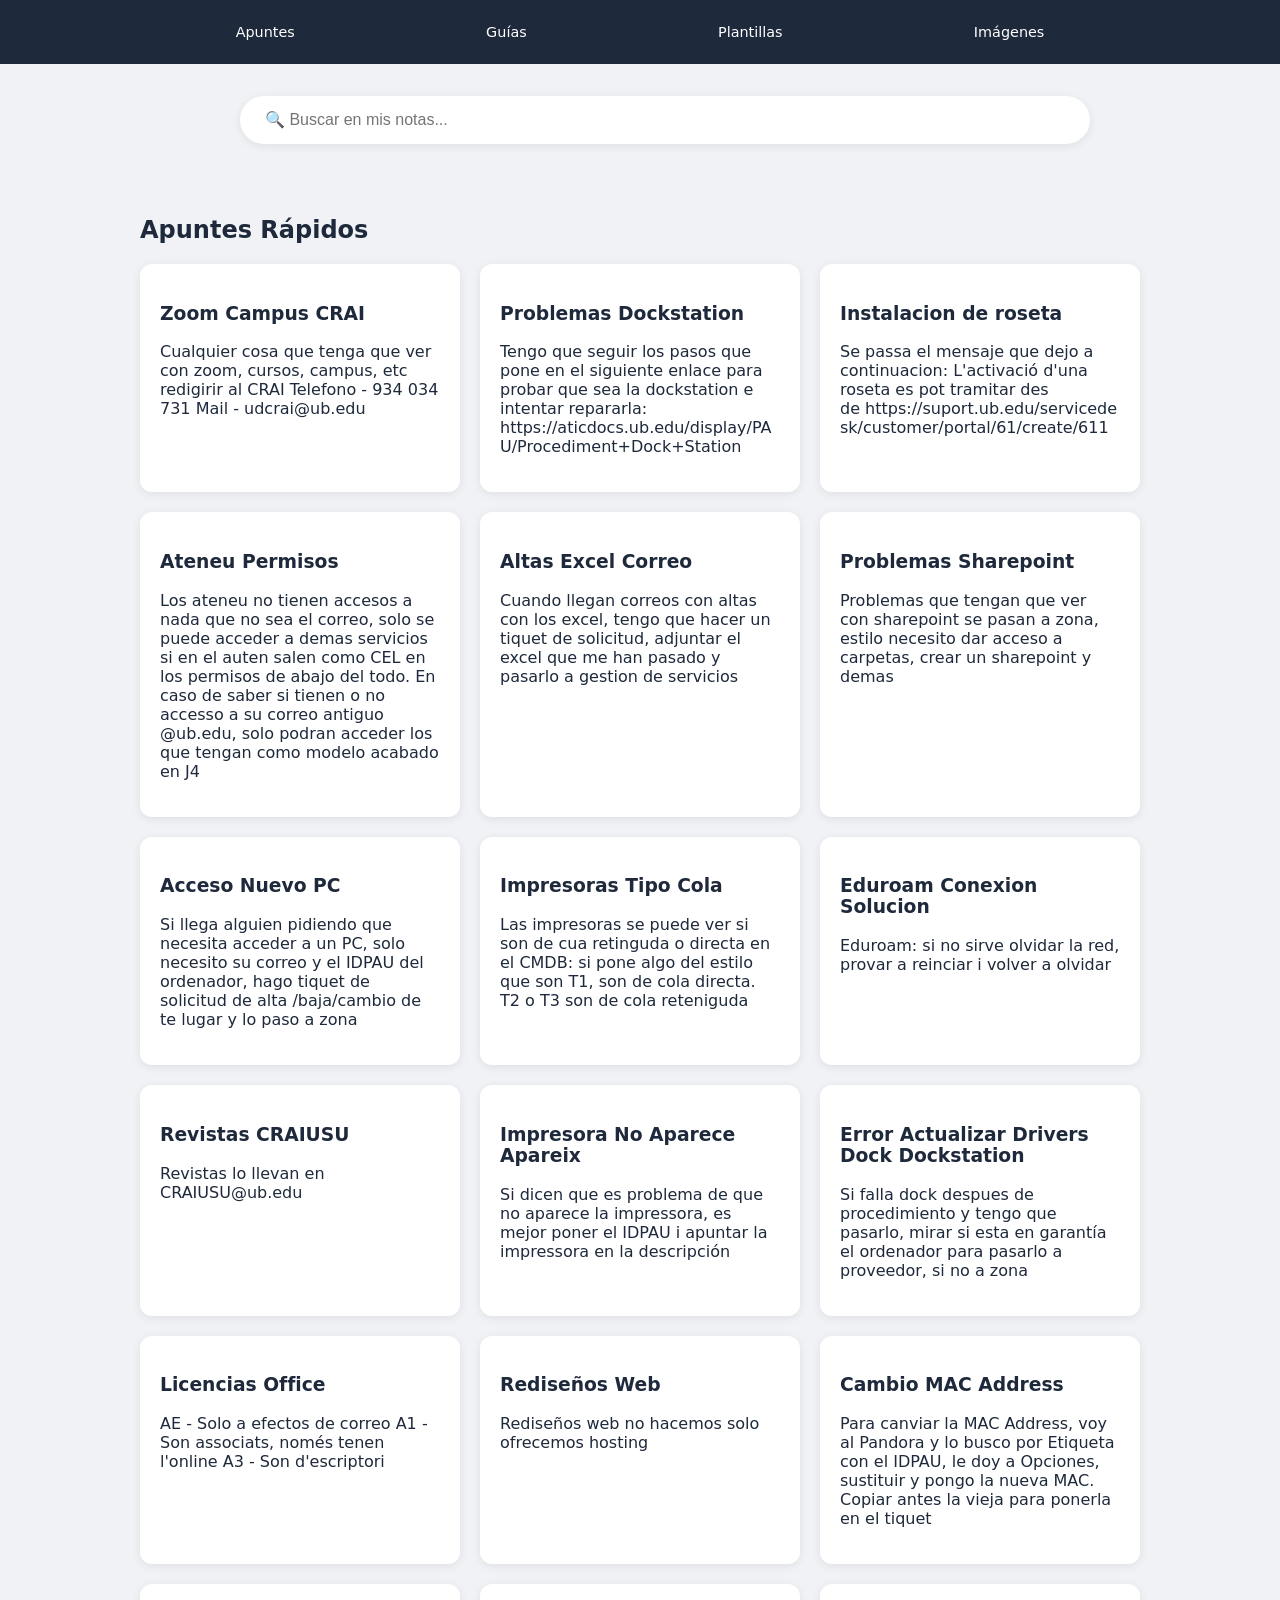
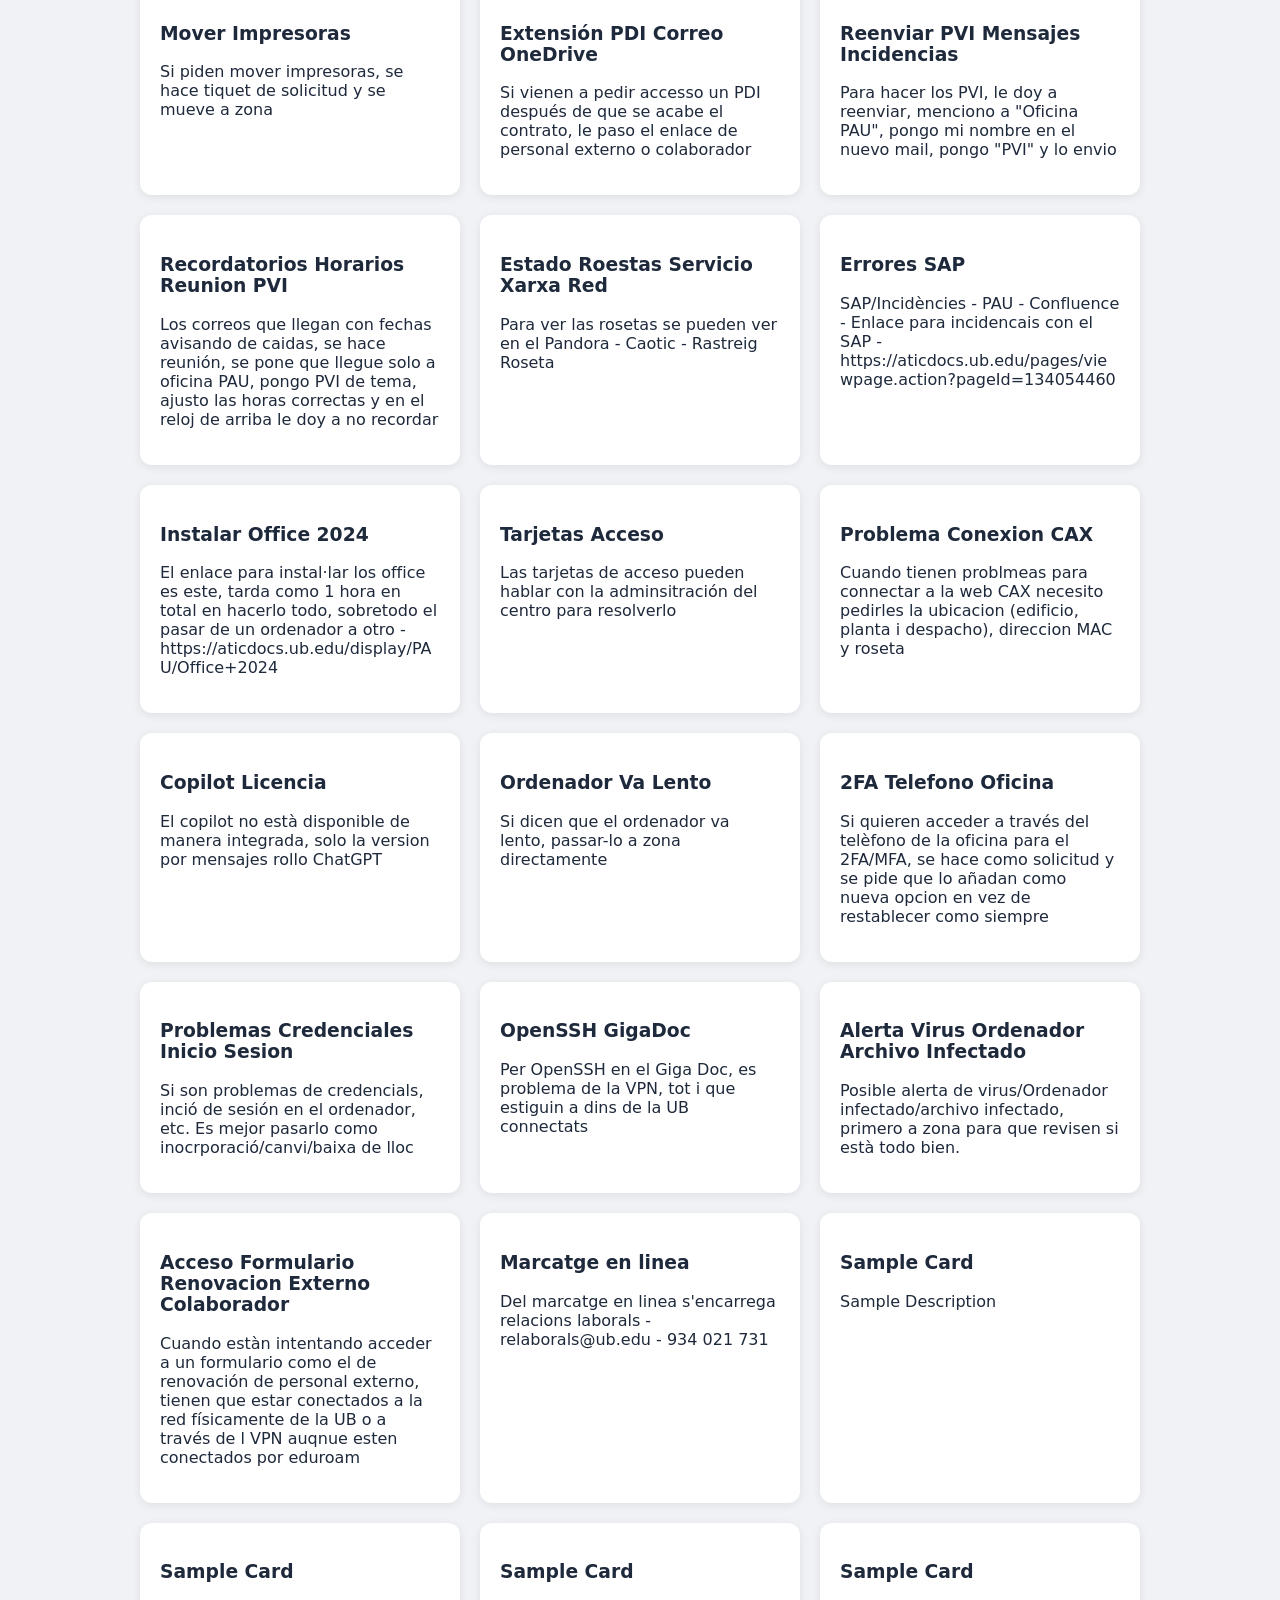
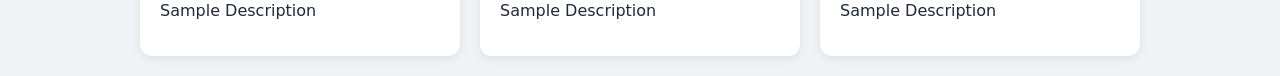
==== index.html @ c32498ec "Update SharePoint issue description for clarity" ====
<!DOCTYPE html>
<html lang="es">
<head>
    <meta charset="UTF-8">
    <meta name="viewport" content="width=device-width, initial-scale=1.0">
    <title>Apuntes UB</title>
    <link rel="stylesheet" href="styles/styles.css">
</head>
<body>

    <nav>
        <div class="nav-container">
            <a href="#" onclick="showSection('apuntes')">Apuntes</a>
            <a href="#" onclick="showSection('guias')">Guías</a>
            <a href="#" onclick="showSection('plantillas')">Plantillas</a>
            <a href="#" onclick="showSection('imagenes')">Imágenes</a>
        </div>
    </nav>

    <div class="search-container">
        <input type="text" id="buscador" placeholder="🔍 Buscar en mis notas..." onkeyup="filtrarNotas()" onclick="limpiarBuscador()">
    </div>

    <main>
        <section id="apuntes" class="active">
            <h2>Apuntes Rápidos</h2>
            <div class="grid-cards" id="lista-apuntes">
                <article class="card">
                    <h3>Zoom Campus CRAI</h3>
                    <p>Cualquier cosa que tenga que ver con zoom, cursos, campus, etc redigirir al CRAI

                        Telefono - 934 034 731
                        Mail - udcrai@ub.edu
                    </p>
                </article>
                <article class="card">
                    <h3>Problemas Dockstation</h3>
                    <p>Tengo que seguir los pasos que pone en el siguiente enlace para probar que sea la dockstation e intentar repararla: 
                        https://aticdocs.ub.edu/display/PAU/Procediment+Dock+Station
                    </p>
                </article>
                <article class="card">
                    <h3>Instalacion de roseta</h3>
                    <p>Se passa el mensaje que dejo a continuacion: 
                    L'activació d'una roseta es pot tramitar des de https://suport.ub.edu/servicedesk/customer/portal/61/create/611
                    </p>
                </article>
                <article class="card">
                    <h3>Ateneu Permisos</h3>
                    <p>Los ateneu no tienen accesos a nada que no sea el correo, solo se puede acceder a demas servicios si en el auten salen como CEL en los permisos de abajo del todo. 
                        En caso de saber si tienen o no accesso a su correo antiguo @ub.edu, solo podran acceder los que tengan como modelo acabado en J4
                    </p>
                </article>
                <article class="card">
                    <h3>Altas Excel Correo</h3>
                    <p>Cuando llegan correos con altas con los excel, tengo que hacer un tiquet de solicitud, adjuntar el excel que me han pasado y pasarlo a gestion de servicios
                    </p>
                </article>
                <article class="card">
                    <h3>Problemas Sharepoint</h3>
                    <p>Problemas que tengan que ver con sharepoint se pasan a zona, estilo necesito dar acceso a carpetas, crear un sharepoint y demas
                    </p>
                </article>
                <article class="card">
                    <h3>Acceso Nuevo PC</h3>
                    <p>Si llega alguien pidiendo que necesita acceder a un PC, solo necesito su correo y el IDPAU del ordenador, hago tiquet de solicitud de alta /baja/cambio de te lugar y lo paso a zona
                    </p>
                </article>
                <article class="card">
                    <h3>Impresoras Tipo Cola</h3>
                    <p>Las impresoras se puede ver si son de cua retinguda o directa en el CMDB: si pone algo del estilo que son T1, son de cola directa. T2 o T3 son de cola reteniguda</p>
                </article>
                <article class="card">
                    <h3>Eduroam Conexion Solucion</h3>
                    <p>Eduroam: si no sirve olvidar la red, provar a reinciar i volver a olvidar</p>
                </article>
                <article class="card">
                    <h3>Revistas CRAIUSU</h3>
                    <p>Revistas lo llevan en CRAIUSU@ub.edu</p>
                </article>
                <article class="card">
                    <h3>Impresora No Aparece Apareix</h3>
                    <p>Si dicen que es problema de que no aparece la impressora, es mejor poner el IDPAU i apuntar la impressora en la descripción</p>
                </article>
                <article class="card">
                    <h3>Error Actualizar Drivers Dock Dockstation</h3>
                    <p>Si falla dock despues de procedimiento y tengo que pasarlo, mirar si esta en garantía el ordenador para pasarlo a proveedor, si no a zona
                    </p>
                </article>
                <article class="card">
                    <h3>Licencias Office</h3>
                    <p>
                        AE - Solo a efectos de correo
                        A1 - Son associats, només tenen l'online
                        A3 - Son d'escriptori
                    </p>
                </article>
                <article class="card">
                    <h3>Rediseños Web</h3>
                    <p>Rediseños web no hacemos solo ofrecemos hosting
                    </p>
                </article>
                <article class="card">
                    <h3>Cambio MAC Address</h3>
                    <p>Para canviar la MAC Address, voy al Pandora y lo busco por Etiqueta con el IDPAU, le doy a Opciones, sustituir y pongo la nueva MAC. Copiar antes la vieja para ponerla en el tiquet
                    </p>
                </article>
                <article class="card">
                    <h3>Mover Impresoras</h3>
                    <p>Si piden mover impresoras, se hace tiquet de solicitud y se mueve a zona
                    </p>
                </article>
                <article class="card">
                    <h3>Extensión PDI Correo OneDrive</h3>
                    <p>Si vienen a pedir accesso un PDI después de que se acabe el contrato, le paso el enlace de personal externo o colaborador
                    </p>
                </article>
                <article class="card">
                    <h3>Reenviar PVI Mensajes Incidencias</h3>
                    <p>Para hacer los PVI, le doy a reenviar, menciono a "Oficina PAU", pongo mi nombre en el nuevo mail, pongo "PVI" y lo envio
                    </p>
                </article>
                <article class="card">
                    <h3>Recordatorios Horarios Reunion PVI</h3>
                    <p>Los correos que llegan con fechas avisando de caidas, se hace reunión, se pone que llegue solo a oficina PAU, pongo PVI de tema, 
                        ajusto las horas correctas y en el reloj de arriba le doy a no recordar
                    </p>
                </article>
                <article class="card">
                    <h3>Estado Roestas Servicio Xarxa Red</h3>
                    <p>Para ver las rosetas se pueden ver en el Pandora - Caotic - Rastreig Roseta</p>
                </article>
                <article class="card">
                    <h3>Errores SAP</h3>
                    <p>SAP/Incidències - PAU - Confluence - Enlace para incidencais con el SAP - https://aticdocs.ub.edu/pages/viewpage.action?pageId=134054460</p>
                </article>
                <article class="card">
                    <h3>Instalar Office 2024</h3>
                    <p>El enlace para instal·lar los office es este, tarda como 1 hora en total en hacerlo todo, sobretodo el pasar de un ordenador a otro - https://aticdocs.ub.edu/display/PAU/Office+2024</p>
                </article>
                <article class="card">
                    <h3>Tarjetas Acceso</h3>
                    <p>Las tarjetas de acceso pueden hablar con la adminsitración del centro para resolverlo</p>
                </article>
                <article class="card">
                    <h3>Problema Conexion CAX</h3>
                    <p>Cuando tienen problmeas para connectar a la web CAX necesito pedirles la ubicacion (edificio, planta i despacho), direccion MAC y roseta</p>
                </article>
                <article class="card">
                    <h3>Copilot Licencia</h3>
                    <p>El copilot no està disponible de manera integrada, solo la version por mensajes rollo ChatGPT</p>
                </article>
                <article class="card">
                    <h3>Ordenador Va Lento</h3>
                    <p>Si dicen que el ordenador va lento, passar-lo a zona directamente</p>
                </article>
                <article class="card">
                    <h3>2FA Telefono Oficina</h3>
                    <p>Si quieren acceder a través del telèfono de la oficina para el 2FA/MFA, se hace como solicitud y se pide que lo añadan como nueva opcion en vez de restablecer como siempre</p>
                </article>
                <article class="card">
                    <h3>Problemas Credenciales Inicio Sesion</h3>
                    <p>Si son problemas de credencials, inció de sesión en el ordenador, etc. Es mejor pasarlo como inocrporació/canvi/baixa de lloc</p>
                </article>
                <article class="card">
                    <h3>OpenSSH GigaDoc</h3>
                    <p>Per OpenSSH en el Giga Doc, es problema de la VPN, tot i que estiguin a dins de la UB connectats</p>
                </article>
                <article class="card">
                    <h3>Alerta Virus Ordenador Archivo Infectado</h3>
                    <p>Posible alerta de virus/Ordenador infectado/archivo infectado, primero a zona para que revisen si està todo bien.</p>
                </article>
                <article class="card">
                    <h3>Acceso Formulario Renovacion Externo Colaborador</h3>
                    <p>Cuando estàn intentando acceder a un formulario como el de renovación de personal externo, tienen que estar conectados a la red físicamente de la UB o a través de l VPN auqnue esten conectados por eduroam</p>
                </article>
                <article class="card">
                    <h3>Marcatge en linea</h3>
                    <p>Del marcatge en linea s'encarrega relacions laborals - relaborals@ub.edu - 934 021 731</p>
                </article>
                <article class="card">
                    <h3>Sample Card</h3>
                    <p>Sample Description</p>
                </article>
                <article class="card">
                    <h3>Sample Card</h3>
                    <p>Sample Description</p>
                </article>
                <article class="card">
                    <h3>Sample Card</h3>
                    <p>Sample Description</p>
                </article>
                <article class="card">
                    <h3>Sample Card</h3>
                    <p>Sample Description</p>
                </article>
            </div>
        </section>

        <section id="guias">
            <h2>Guías y Procedimientos</h2>
            <div class="guia-grid">
                <div class="guia-item">
                    <h3>Restablecer authenticator/MFA/2FA</h3>
                    <p><strong>Categoria:</strong>INFORMAR D'UNA AVERIA O ERROR</p>
                    <p><strong>Pasos:</strong> Se crea el ticket con el nombre/mail de quien sea - Motivo del mail en descripción breve, el cuerpo en comentarios - Mail, urgencia normal, impacte menor - Lo pongo en curso y me lo asigno -  Incluyo la foto del dni y se lo cambio de grupo al de servicios - Una vez me respondan contesto con la plantilla al mail personal (que se encuentra en el Auten si no te escriben desde ese), pongo el mismo mensaje en el ticket y cierro el ticket</p>
                    <a href="https://suport.ub.edu/browse/GTIC-327802" target="_blank" class="btn-link">[GTIC-327802] Error app authenticator - GTICUB</a>
                </div>
            </div>
            <div class="guia-grid">
                <div class="guia-item">
                    <h3>Gestión de Incidencias</h3>
                    <p><strong>Categoria:</strong>CATEGORIA AQUI</p>
                    <p><strong>Pasos:</strong> 1. Triaje, 2. Diagnóstico, 3. Resolución.</p>
                    <a href="URL_DEL_TICKET" target="_blank" class="btn-link">Ticket de ejemplo</a>
                </div>
            </div>
            <div class="guia-grid">
                <div class="guia-item">
                    <h3>Gestión de Incidencias</h3>
                    <p><strong>Categoria:</strong>CATEGORIA AQUI</p>
                    <p><strong>Pasos:</strong> 1. Triaje, 2. Diagnóstico, 3. Resolución.</p>
                    <a href="URL_DEL_TICKET" target="_blank" class="btn-link">Ticket de ejemplo</a>
                </div>
            </div>
        </section>

        <section id="plantillas">
            <h2>Plantillas de Respuesta</h2>
            
            <div class="plantilla-card" data-lang="cat">
                <div class="selector-idiomas">
                    <button class="btn-lang active" onclick="cambiarIdioma(this, 'cat')">CAT</button>
                    <button class="btn-lang" onclick="cambiarIdioma(this, 'esp')">ESP</button>
                    <button class="btn-lang" onclick="cambiarIdioma(this, 'eng')">ENG</button>
                </div>
                
                <h3>Doble Factor Authenticator</h3>
                
                <div class="plantilla-box">
                    <button class="btn-copy" onclick="copyText(this)">Copiar</button>
                    <pre class="text-to-copy lang-content cat-text">Bon día,
 
S'ha reiniciat el doble factor correctament i podrà tornar a configurar-lo en uns minuts.
Trobarà les instruccions en el següent enllaç: https://www.ub.edu/portal/web/iub/nuvol-2fa</pre>
                    
                    <pre class="text-to-copy lang-content esp-text">Buenos días,
 
Se ha reiniciado el doble factor correctamente y podrá volver a configurarlo en unos minutos.
Encontrará las instrucciones en el siguiente enlace: https://www.ub.edu/portal/web/iub/nuvol-2fa</pre>
                    
                    <pre class="text-to-copy lang-content eng-text">Good morning,

The two-factor has been successfully reset and you will be able to configure it again in a few minutes.
You will find the instructions at the following link: https://www.ub.edu/portal/web/iub/nuvol-2fa</pre>
                </div>
            </div>

            <div class="plantilla-card" data-lang="cat">
                <div class="selector-idiomas">
                    <button class="btn-lang active" onclick="cambiarIdioma(this, 'cat')">CAT</button>
                    <button class="btn-lang" onclick="cambiarIdioma(this, 'esp')">ESP</button>
                    <button class="btn-lang" onclick="cambiarIdioma(this, 'eng')">ENG</button>
                </div>

                <h3>Cambio de Alias</h3>
                
                <div class="plantilla-box">
                    <button class="btn-copy" onclick="copyText(this)">Copiar</button>
                    
                    <pre class="text-to-copy lang-content cat-text">Bon dia,

En aquest cas, cal que vagi a intranet.ub.edu i accedeixi a la pestanya Àrea Personal, a la secció Correu UB: Adreça Alternativa.

[Imatge]

Un cop a dins, ha de prémer el botó blau que diu Dades de contacte del correu UB i dins podrà canviar el àlies, que es el nom que apareix en els correus.</pre>

                    <pre class="text-to-copy lang-content esp-text">Buenos días,

En este caso, hace falta que vaya a intranet.ub.edu y acceda a la pestaña Área Personal, a la sección Correo UB: Dirección Alternativa.

[Imagen]

Una vez adentro, tiene que pulsar el botón azul que dice Datos de contacto del correo UB y dentro podrá cambiar el alias, que se el nombre que aparece en los correos.</pre>

            <pre class="text-to-copy lang-content eng-text">Good morning,

In this case, you must go to intranet.ub.edu and access the Personal Area tab, in the UB Mail section: Alternative address.

[Image]

Once inside, you must press the blue button that says Contact Data of the UB mail and inside you can change the alias, which is the name that appears in the emails.</pre>
                </div>
            </div>

            <div class="plantilla-card" data-lang="cat">
                <div class="selector-idiomas">
                    <button class="btn-lang active" onclick="cambiarIdioma(this, 'cat')">CAT</button>
                    <button class="btn-lang" onclick="cambiarIdioma(this, 'esp')">ESP</button>
                    <button class="btn-lang" onclick="cambiarIdioma(this, 'eng')">ENG</button>
                </div>
                
                <h3>Alumnos Redirecion SAE</h3>
                
                <div class="plantilla-box">
                    <button class="btn-copy" onclick="copyText(this)">Copiar</button>
                    <pre class="text-to-copy lang-content cat-text">Bon día,
 
En aquest cas, haurà de consultar-ho amb el Servei d’Atenció a l’Estudiant (SAE): 93 355 60 00 sae@ub.edu</pre>
                    
                    <pre class="text-to-copy lang-content esp-text">Buenos días,
 
En este caso, tendrá que consultarlo con el Servicio de Atención al Estudiante (SAE): 93 355 60 00 sae@ub.edu</pre>
                    
                    <pre class="text-to-copy lang-content eng-text">Good morning,

In this case, you should consult with the Student Support Service (SAE): 93 355 60 00 sae@ub.edu</pre>
                </div>
            </div>
            <div class="plantilla-card" data-lang="cat">
                <div class="selector-idiomas">
                    <button class="btn-lang active" onclick="cambiarIdioma(this, 'cat')">CAT</button>
                    <button class="btn-lang" onclick="cambiarIdioma(this, 'esp')">ESP</button>
                    <button class="btn-lang" onclick="cambiarIdioma(this, 'eng')">ENG</button>
                </div>
                
                <h3>Petición Instalar Impresoras</h3>
                
                <div class="plantilla-box">
                    <button class="btn-copy" onclick="copyText(this)">Copiar</button>
                    <pre class="text-to-copy lang-content cat-text">Bon dia,

Necessitaria l'IDPAU/identificador de la impressora, l'IDPAU del teu ordinador i un telèfon de contacte.</pre>
                    
                    <pre class="text-to-copy lang-content esp-text">Buenos días,

Necesitaría el IDPAU de la impresora, el IDPAU de tu ordenador y un teléfono de contacto.</pre>
                    
                    <pre class="text-to-copy lang-content eng-text">Good morning,

I would need the printer IDPAU/identificador, your computer IDPAU and a contact phone number.</pre>
                </div>
            </div>
            <div class="plantilla-card" data-lang="cat">
                <div class="selector-idiomas">
                    <button class="btn-lang active" onclick="cambiarIdioma(this, 'cat')">CAT</button>
                    <button class="btn-lang" onclick="cambiarIdioma(this, 'esp')">ESP</button>
                    <button class="btn-lang" onclick="cambiarIdioma(this, 'eng')">ENG</button>
                </div>
                
                <h3>Restablecer Contrasena Fecha Nacimiento</h3>
                
                <div class="plantilla-box">
                    <button class="btn-copy" onclick="copyText(this)">Copiar</button>
                    <pre class="text-to-copy lang-content cat-text">Bon dia,

Si em facilites la teva data de naixement et puc enviar un correu a XXXXXXX@XXXXX.XXX per a restablir la contrasenya.</pre>
                    
                    <pre class="text-to-copy lang-content esp-text">Buenos días,

Si me facilitas tu fecha de nacimiento te puedo enviar un correo a XXXXXXX@XXXXX.XXX para restablecer la contraseña.</pre>
                    
                    <pre class="text-to-copy lang-content eng-text">Good morning,

If you provide me with your date of birth I can send you an email to XXXXXXX@XXXXX.XXX to reset the password.</pre>
                </div>
            </div>
            <div class="plantilla-card" data-lang="cat">
                <div class="selector-idiomas">
                    <button class="btn-lang active" onclick="cambiarIdioma(this, 'cat')">CAT</button>
                    <button class="btn-lang" onclick="cambiarIdioma(this, 'esp')">ESP</button>
                    <button class="btn-lang" onclick="cambiarIdioma(this, 'eng')">ENG</button>
                </div>
                
                <h3>Restablecer Contrasena Enviado Identificador</h3>
                
                <div class="plantilla-box">
                    <button class="btn-copy" onclick="copyText(this)">Copiar</button>
                    <pre class="text-to-copy lang-content cat-text">Bon dia,

Ja he enviat el correu, el teu identificador es XXXXXXXX. Recorda que un cop fet el canvi has d'esperar uns 20 minuts per a poder accedir.</pre>
                    
                    <pre class="text-to-copy lang-content esp-text">Buenos días,

Ya he enviado el correo, tu identificador es XXXXXXXX. Recuerda que una vez hecha el cambio tienes que esperar unos 20 minutos para poder acceder.</pre>
                    
                    <pre class="text-to-copy lang-content eng-text">Good morning,

I have already sent the email, your identifier is XXXXXXXX. Remember that once the change has been made you have to wait about 20 minutes to access.</pre>
                </div>
            </div>
            <div class="plantilla-card" data-lang="cat">
                <div class="selector-idiomas">
                    <button class="btn-lang active" onclick="cambiarIdioma(this, 'cat')">CAT</button>
                    <button class="btn-lang" onclick="cambiarIdioma(this, 'esp')">ESP</button>
                    <button class="btn-lang" onclick="cambiarIdioma(this, 'eng')">ENG</button>
                </div>
                
                <h3>Crear correo Intranet</h3>
                
                <div class="plantilla-box">
                    <button class="btn-copy" onclick="copyText(this)">Copiar</button>
                    <pre class="text-to-copy lang-content cat-text">Bon dia,

Pots accedir a intranet.ub.edu, i si baixes una mica trobaràs un avís per crear-te el correu. S'accedeix amb la mateixa contrasenya que a la intranet i triga un parell d'hores en esta operatiu.</pre>
                    
                    <pre class="text-to-copy lang-content esp-text">Buenos días,

Puedes acceder a intranet.ub.edu, y si bajas un poco encontrarás un aviso para crearte el correo. Se accede con la misma contraseña que a la intranet y tarda un par de horas en estar operativo.</pre>
                    
                    <pre class="text-to-copy lang-content eng-text">Good morning,

You can access intranet.ub.edu, and if you dropdown the page a little you will find a warning to create your email. It is accessed with the same password as the intranet and takes a couple of hours to be available.</pre>
                </div>
            </div>
        </section>

        <section id="imagenes">
            <h2>Galería de Recursos</h2>
            <div class="gallery">
                <div class="img-card">
                    <img src="assets/imgs/instruccionsCrearCorreu.png" alt="Crear Correu">
                    <p>Crear Correu</p>
                </div>
                <div class="img-card">
                    <img src="assets/imgs/afegirBustia.png" alt="Afegir Bustia">
                    <p>Afegir Bustia</p>
                </div>
                <div class="img-card">
                    <img src="assets/imgs/alies.png" alt="Alies">
                    <p>Alies</p>
                </div>
                <div class="img-card">
                    <img src="assets/imgs/paloalto.png" alt="Alies">
                    <p>PaloAlto</p>
                </div>
            </div>
        </section>
    </main>

    <script src="scripts/main.js"></script>
</body>
</html>
---- styles/styles.css ----
:root {
    --bg: #f0f2f5;
    --primary: #2563eb;
    --dark: #1e293b;
    --white: #ffffff;
    --shadow: 0 2px 10px rgba(0,0,0,0.08);
}

body {
    font-family: 'Inter', system-ui, sans-serif;
    background-color: var(--bg);
    margin: 0;
    color: var(--dark);
}

nav {
    background: var(--dark);
    padding: 1rem;
    position: sticky;
    top: 0;
    z-index: 1000;
}

.nav-container {
    max-width: 1000px;
    margin: 0 auto;
    display: flex;
    justify-content: space-around;
}

nav a {
    color: white;
    text-decoration: none;
    font-weight: 500;
    font-size: 0.9rem;
    padding: 8px 15px;
    border-radius: 6px;
    transition: 0.3s;
}

nav a:hover { background: rgba(255,255,255,0.1); }

.search-container {
    max-width: 800px;
    margin: 2rem auto;
    padding: 0 20px;
}

#buscador {
    width: 100%;
    padding: 15px 25px;
    border-radius: 50px;
    border: none;
    box-shadow: var(--shadow);
    font-size: 1rem;
    outline: none;
}

main { max-width: 1000px; margin: 0 auto; padding: 20px; }

section { display: none; }
section.active { display: block; animation: slideIn 0.3s ease-out; }

.grid-cards { display: grid; grid-template-columns: repeat(auto-fill, minmax(250px, 1fr)); gap: 20px; }

.card, .guia-item, .plantilla-card {
    background: var(--white);
    padding: 20px;
    border-radius: 12px;
    box-shadow: var(--shadow);
    word-break: break-word; /* <--- ESTO: Fuerza a que los textos y enlaces súper largos se rompan si no caben */
}

.plantilla-card, .guia-item {
    margin-bottom: 10px;
}

/* --- ESTILO ADICIONAL PARA ENLACES DENTRO DE LAS CARDS --- */
.card a {
    color: var(--primary);
    text-decoration: underline;
    word-break: break-all; /* Rompe enlaces largos exactamente en el límite del contenedor */
}

.card a:hover {
    color: #1d4ed8; /* Un azul un poco más oscuro al pasar el ratón */
}

.btn-copy {
    position: absolute;
    top: 8px;
    right: 8px;
    background: var(--primary);
    color: white;
    border: none;
    padding: 4px 8px;
    border-radius: 4px;
    cursor: pointer;
    font-size: 0.7rem;
}

.gallery {
    display: grid;
    grid-template-columns: repeat(auto-fill, minmax(150px, 1fr));
    gap: 15px;
}

.img-card img { width: 100%; border-radius: 8px; border: 1px solid #ddd; }

@keyframes slideIn {
    from { opacity: 0; transform: translateY(10px); }
    to { opacity: 1; transform: translateY(0); }
}

/* --- TRATAMIENTO DE IDIOMAS Y PLANTILLAS --- */

/* Ocultar todos los textos de idiomas por defecto */
.lang-content {
    display: none !important;
}

/* Mostrar solo el idioma activo según el data-lang de su tarjeta */
.plantilla-card[data-lang="cat"] .cat-text { display: block !important; }
.plantilla-card[data-lang="esp"] .esp-text { display: block !important; }
.plantilla-card[data-lang="eng"] .eng-text { display: block !important; }

/* Contenedor del selector de idiomas */
.selector-idiomas {
    display: flex !important;
    gap: 8px;
    margin-bottom: 15px;
    border-bottom: 1px solid #e2e8f0;
    padding-bottom: 10px;
}

/* Botones de idiomas */
.btn-lang {
    padding: 6px 12px;
    cursor: pointer;
    border: 1px solid #cbd5e1;
    background: #f8fafc;
    color: #64748b;
    border-radius: 6px;
    font-size: 0.8rem;
    font-weight: 600;
    transition: all 0.2s ease;
}

.btn-lang:hover {
    background: #e2e8f0;
    color: #0f172a;
}

/* Estado activo del botón de idioma */
.btn-lang.active {
    background: var(--primary) !important;
    color: white !important;
    border-color: var(--primary) !important;
}

/* Caja contenedora del texto a copiar */
.plantilla-box {
    position: relative;
    padding: 20px;
    background: #f8fafc;
    border: 1px solid #e2e8f0;
    border-radius: 8px;
    margin-top: 10px;
    min-height: 50px;
}

/* Asegura que las etiquetas <pre> de las plantillas respeten los saltos de línea y no se desborden */
.plantilla-box pre {
    font-family: 'Inter', system-ui, sans-serif; /* Mantiene la misma tipografía que el resto de la web */
    white-space: pre-wrap;       /* Respeta los saltos de línea manuales y rompe la línea automáticamente si no cabe */
    word-wrap: break-word;       /* Evita que palabras súper largas rompan el diseño */
    margin: 0;                   /* Quita márgenes por defecto */
    font-size: 0.95rem;          /* Tamaño de letra cómodo */
    color: var(--dark);          /* Mismo color que el resto del texto */
}
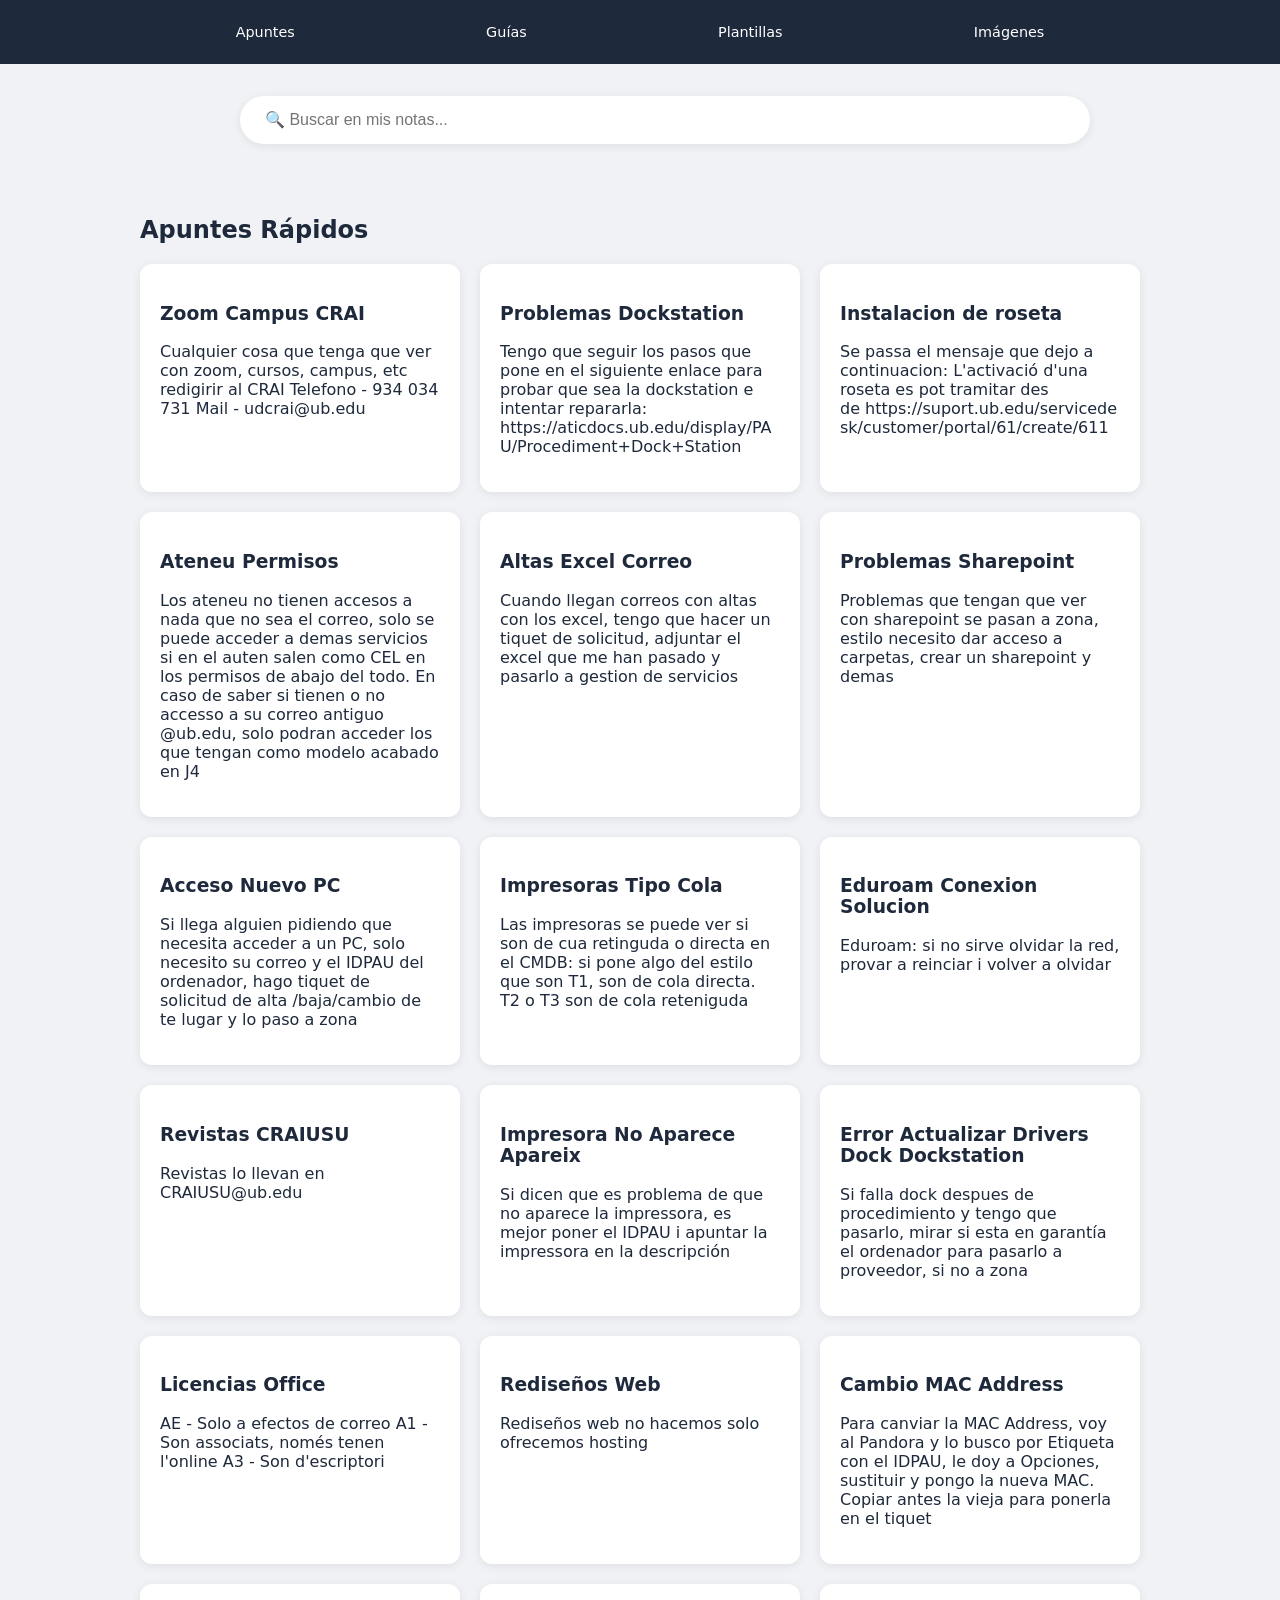
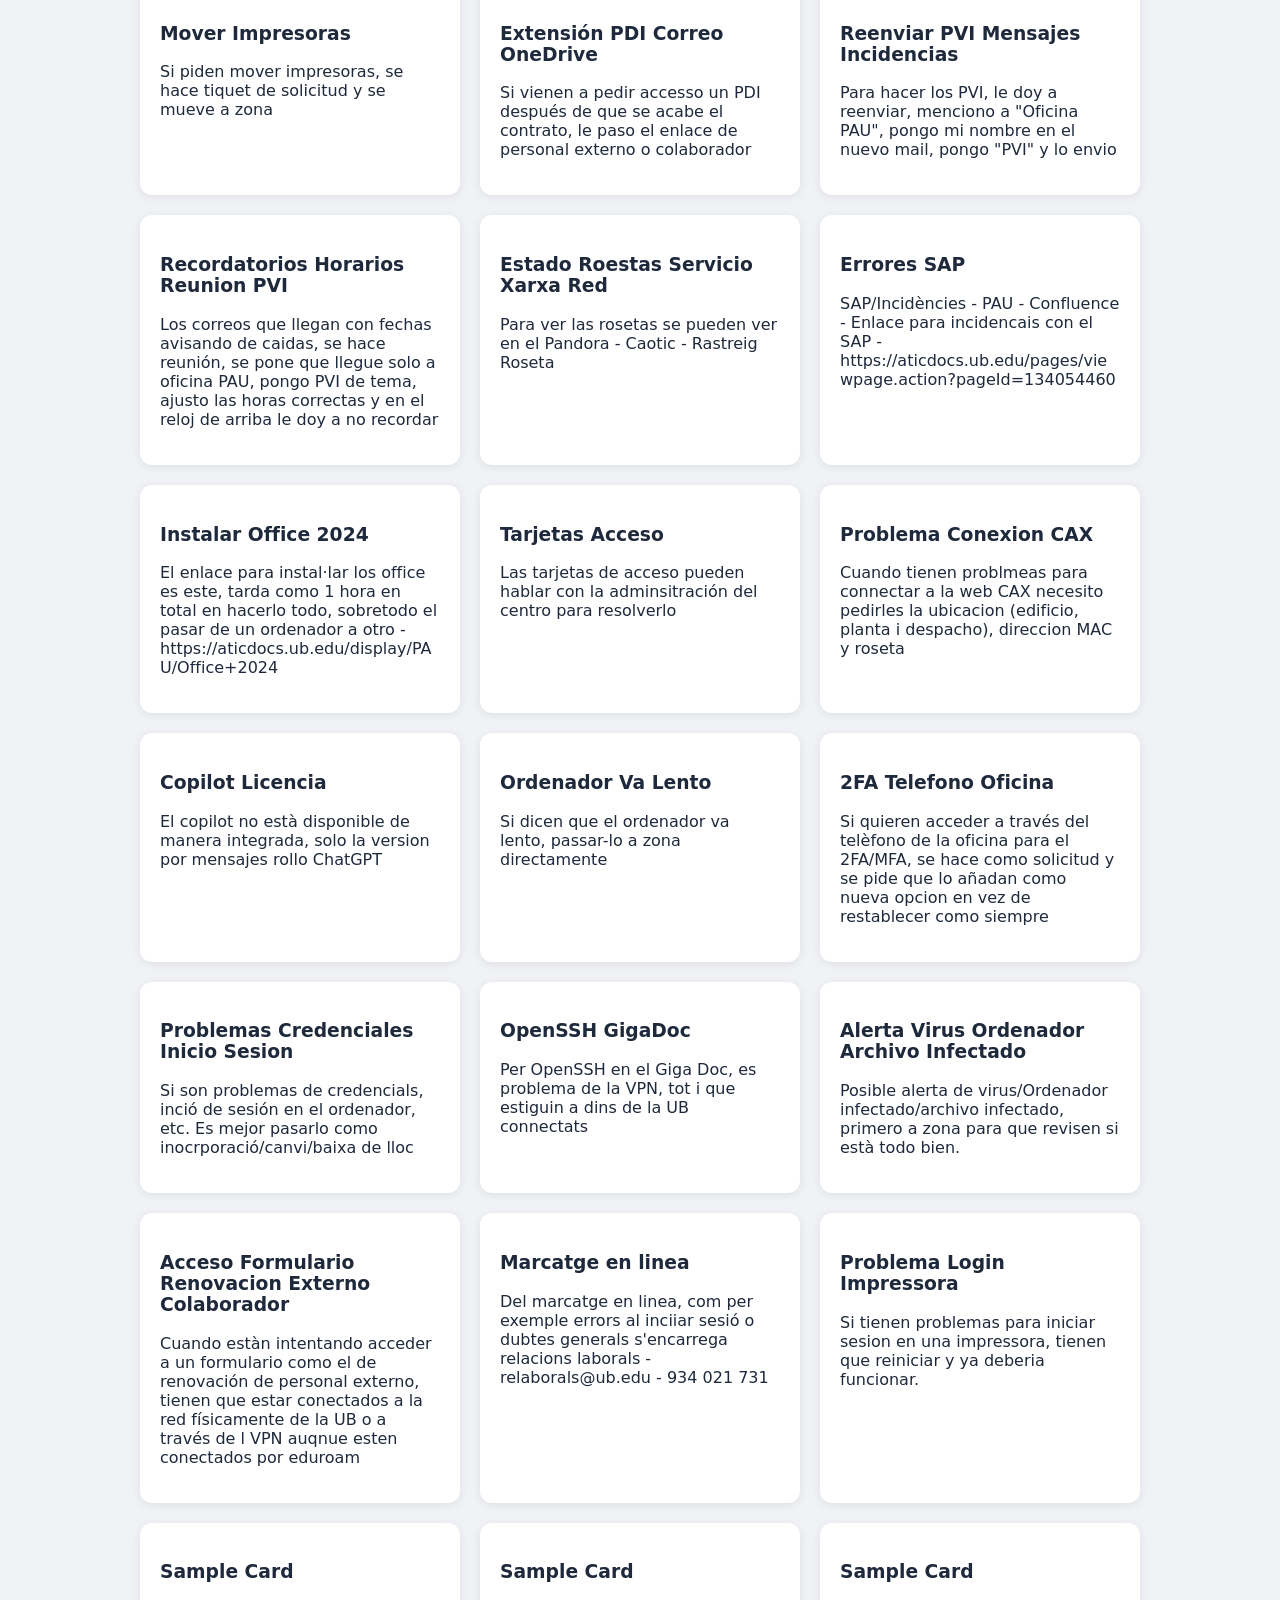
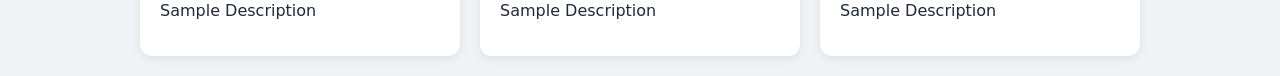
==== commit fdeefd04: "Update contact information and add login issue details" ====
--- a/index.html
+++ b/index.html
@@ -176,11 +176,11 @@
                 </article>
                 <article class="card">
                     <h3>Marcatge en linea</h3>
-                    <p>Del marcatge en linea s'encarrega relacions laborals - relaborals@ub.edu - 934 021 731</p>
-                </article>
-                <article class="card">
-                    <h3>Sample Card</h3>
-                    <p>Sample Description</p>
+                    <p>Del marcatge en linea, com per exemple errors al inciiar sesió o dubtes generals s'encarrega relacions laborals - relaborals@ub.edu - 934 021 731</p>
+                </article>
+                <article class="card">
+                    <h3>Problema Login Impressora</h3>
+                    <p>Si tienen problemas para iniciar sesion en una impressora, tienen que reiniciar y ya deberia funcionar.</p>
                 </article>
                 <article class="card">
                     <h3>Sample Card</h3>
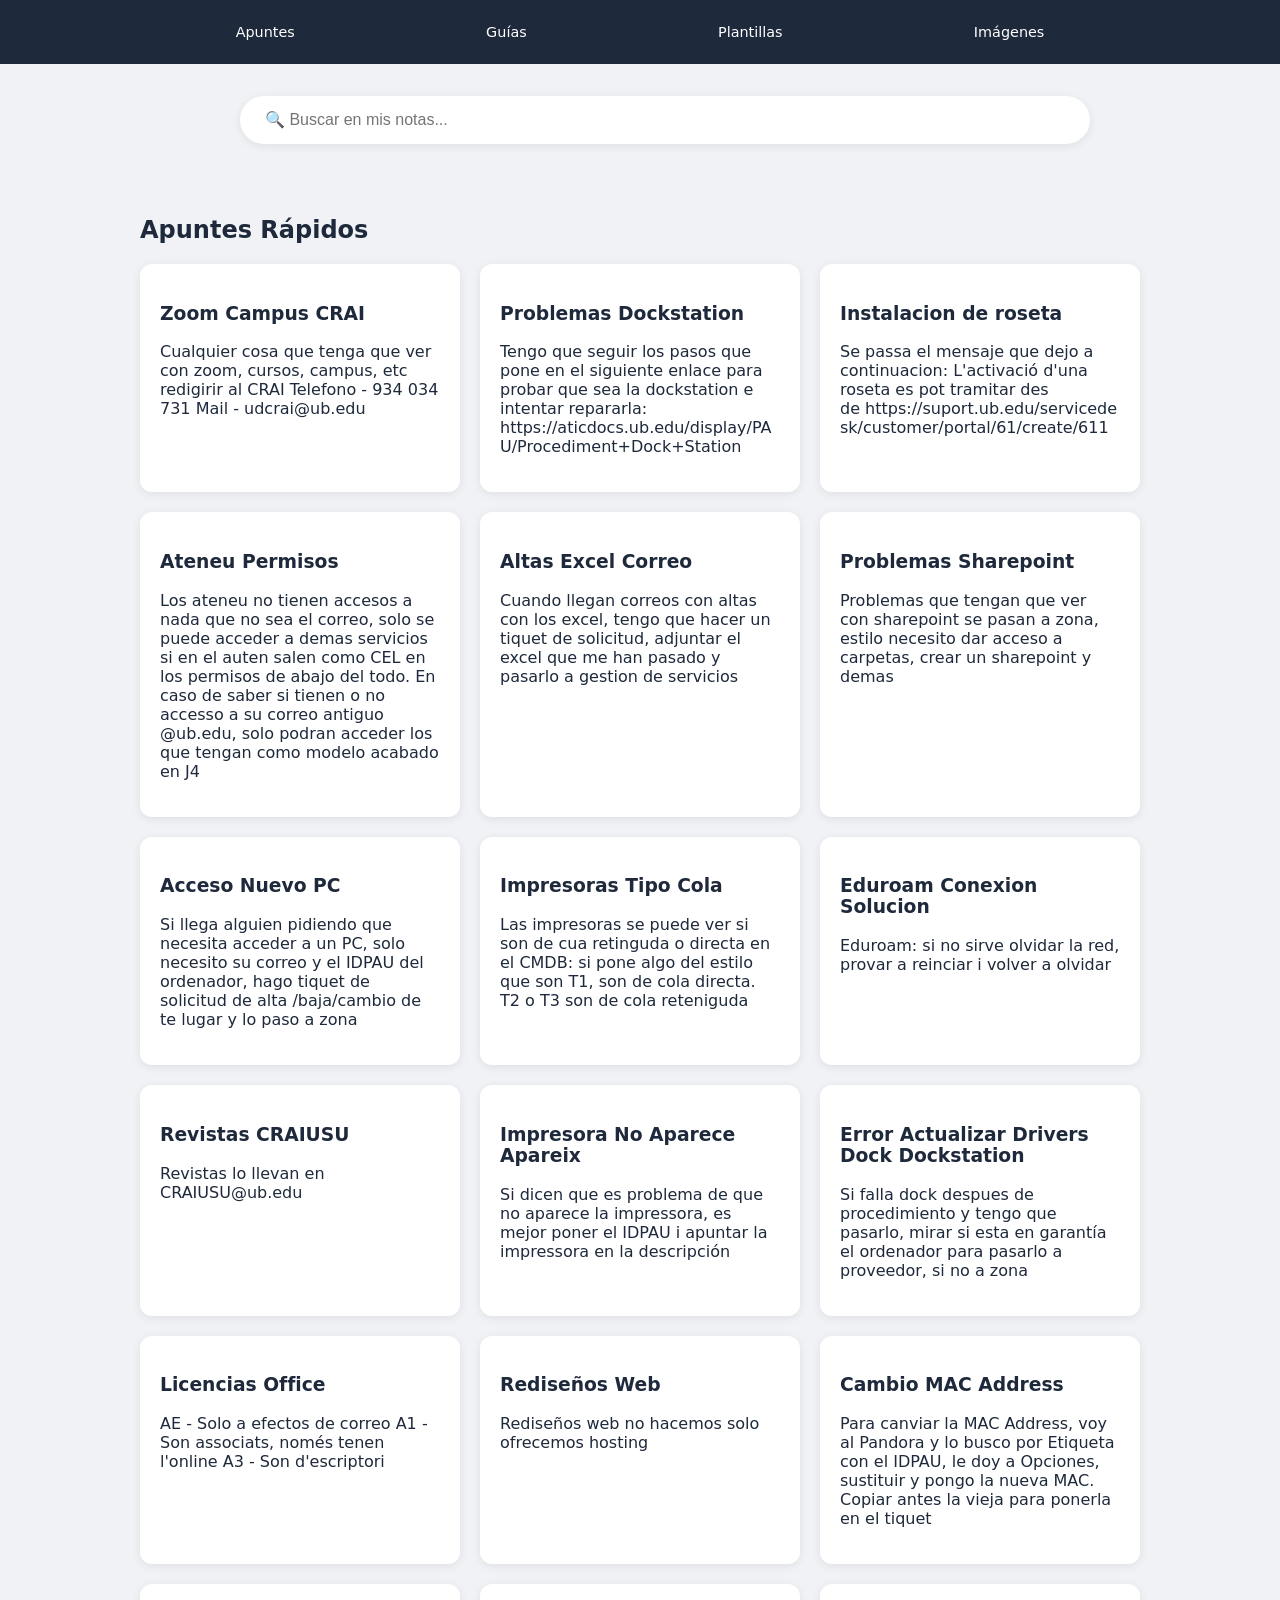
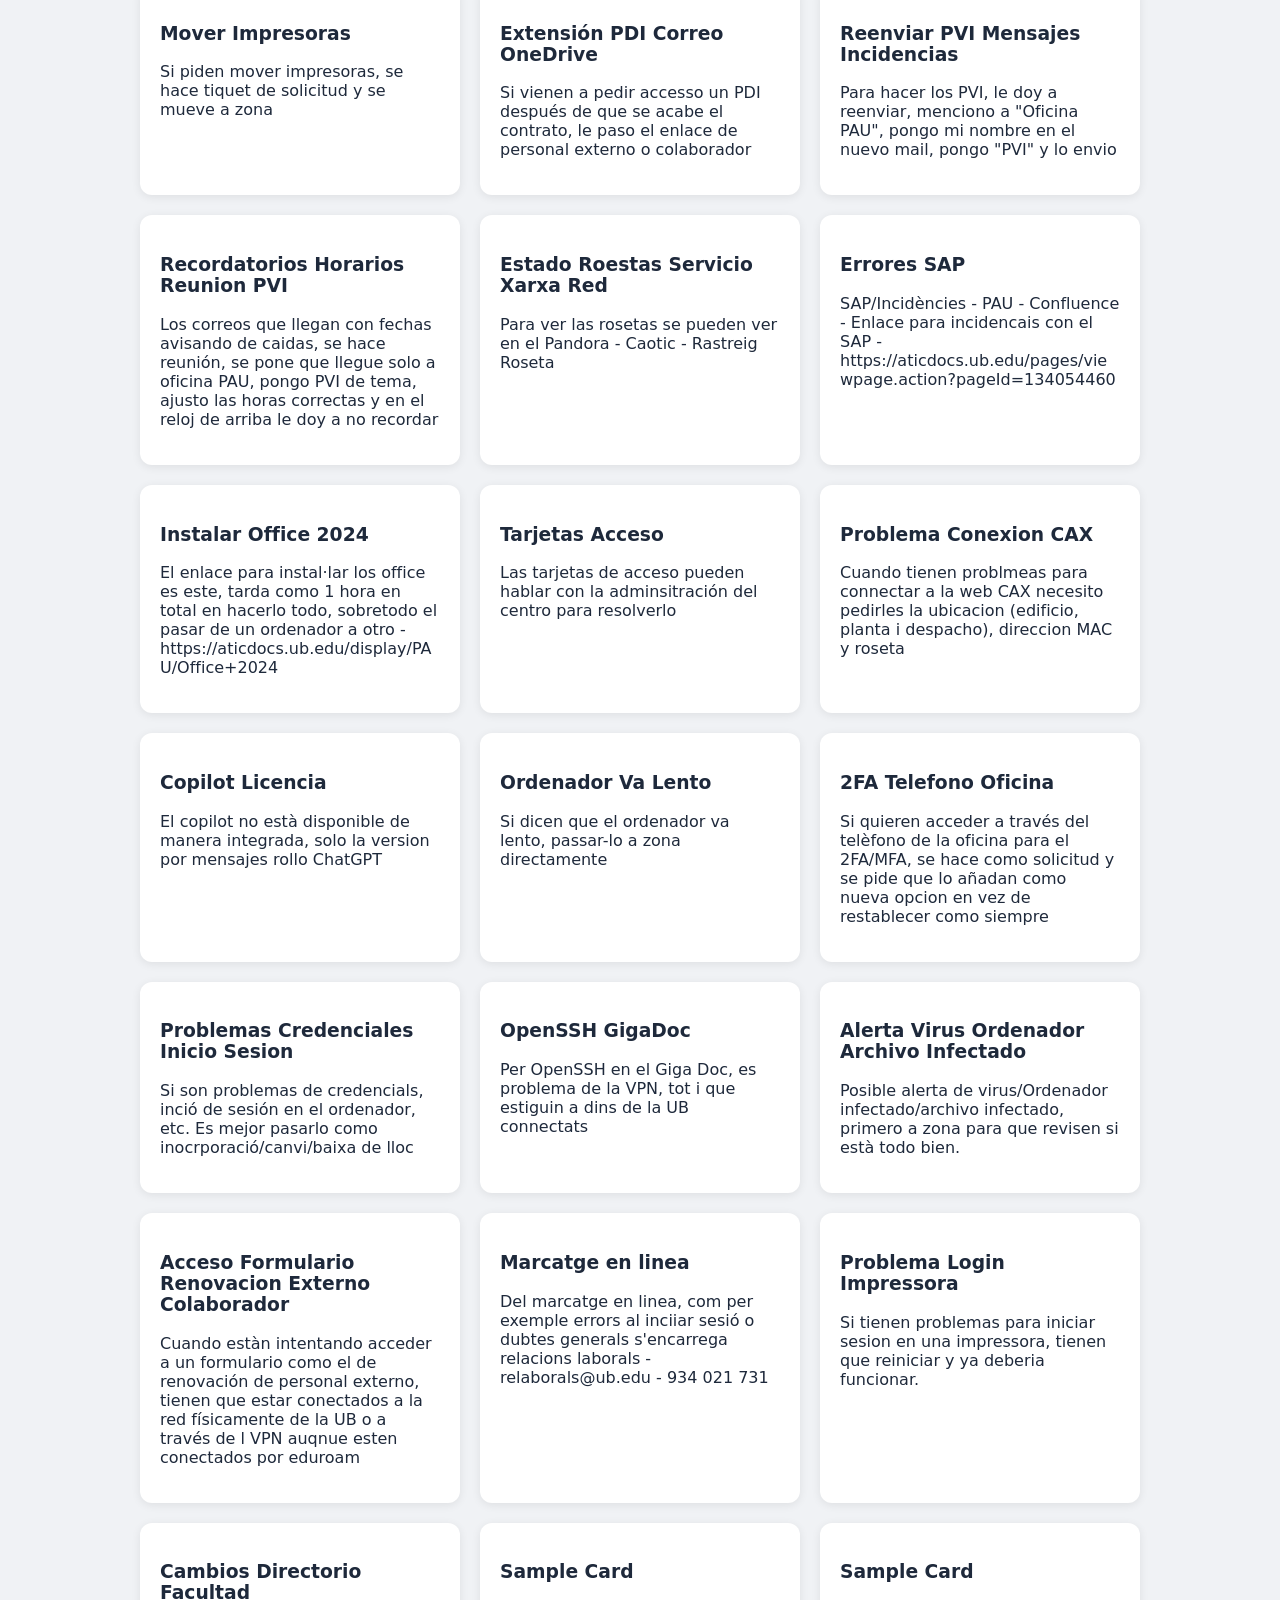
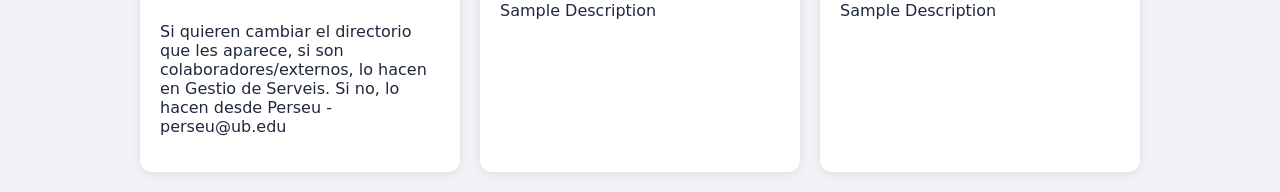
==== commit 1c226b45: "Update card content for login issue and directory changes" ====
--- a/index.html
+++ b/index.html
@@ -183,8 +183,8 @@
                     <p>Si tienen problemas para iniciar sesion en una impressora, tienen que reiniciar y ya deberia funcionar.</p>
                 </article>
                 <article class="card">
-                    <h3>Sample Card</h3>
-                    <p>Sample Description</p>
+                    <h3>Cambios Directorio Facultad</h3>
+                    <p>Si quieren cambiar el directorio que les aparece, si son colaboradores/externos, lo hacen en Gestio de Serveis. Si no, lo hacen desde Perseu - perseu@ub.edu</p>
                 </article>
                 <article class="card">
                     <h3>Sample Card</h3>
@@ -414,6 +414,26 @@
 You can access intranet.ub.edu, and if you dropdown the page a little you will find a warning to create your email. It is accessed with the same password as the intranet and takes a couple of hours to be available.</pre>
                 </div>
             </div>
+            <div class="plantilla-card" data-lang="cat">
+                <div class="selector-idiomas">
+                    <button class="btn-lang active" onclick="cambiarIdioma(this, 'cat')">CAT</button>
+                    <button class="btn-lang" onclick="cambiarIdioma(this, 'esp')">ESP</button>
+                    <button class="btn-lang" onclick="cambiarIdioma(this, 'eng')">ENG</button>
+                </div>
+                
+                <h3>Recordatorio VPN Red Fisica</h3>
+                
+                <div class="plantilla-box">
+                    <button class="btn-copy" onclick="copyText(this)">Copiar</button>
+                    <pre class="text-to-copy lang-content cat-text">
+Recorda que has d'estar físicament connectat a la xarxa de la UB o amb la VPN GlobalProtect connectada: https://www.ub.edu/portal/web/iub/accedir-amb-vpn</pre>
+                    
+                    <pre class="text-to-copy lang-content esp-text">
+Recuerda que tienes que estar físicamente conectado a la red de la UB o con la VPN GlobalProtect conectada: https://www.ub.edu/portal/web/iub/accedir-amb-vpn</pre>
+                    
+                    <pre class="text-to-copy lang-content eng-text">
+Remember that you have to be physically connected to the UB network or with the VPN GlobalProtect connected: https://www.ub.edu/portal/web/iub/accedir-amb-vpn</pre>
+            </div>
         </section>
 
         <section id="imagenes">
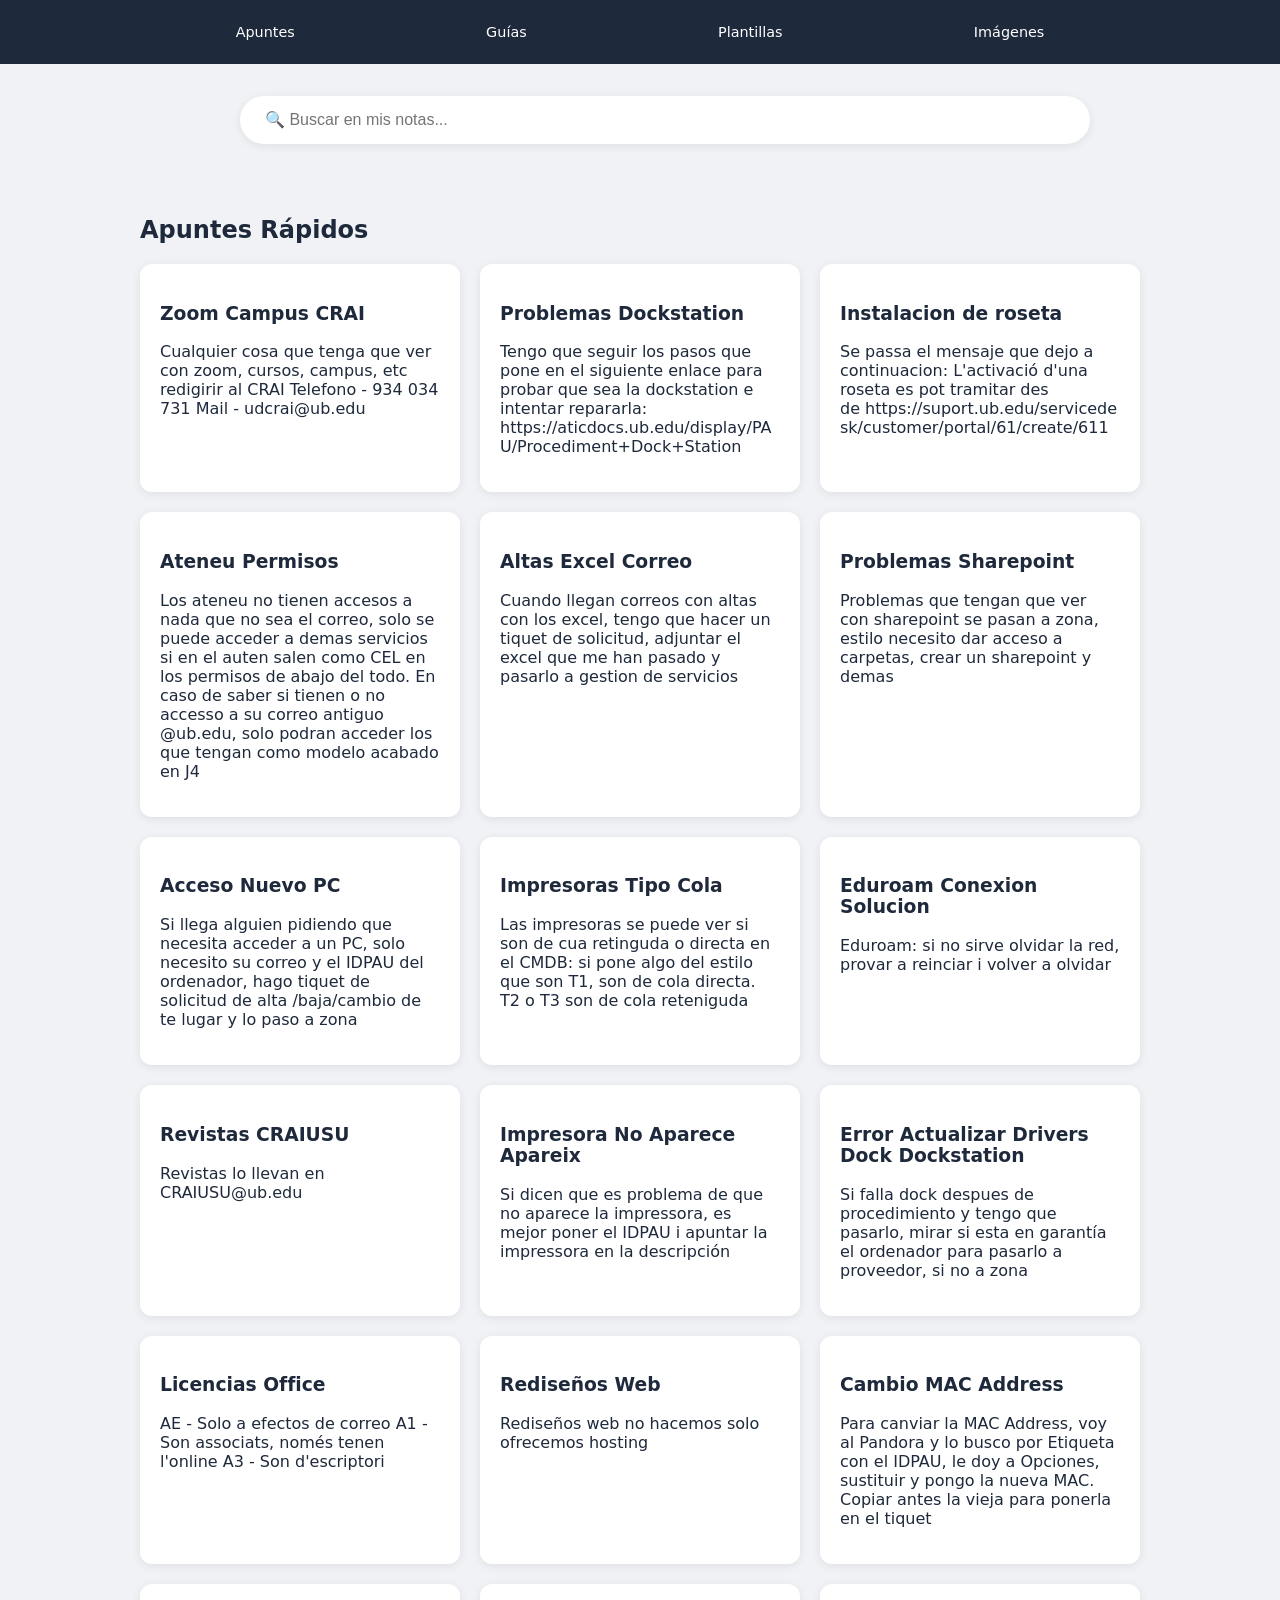
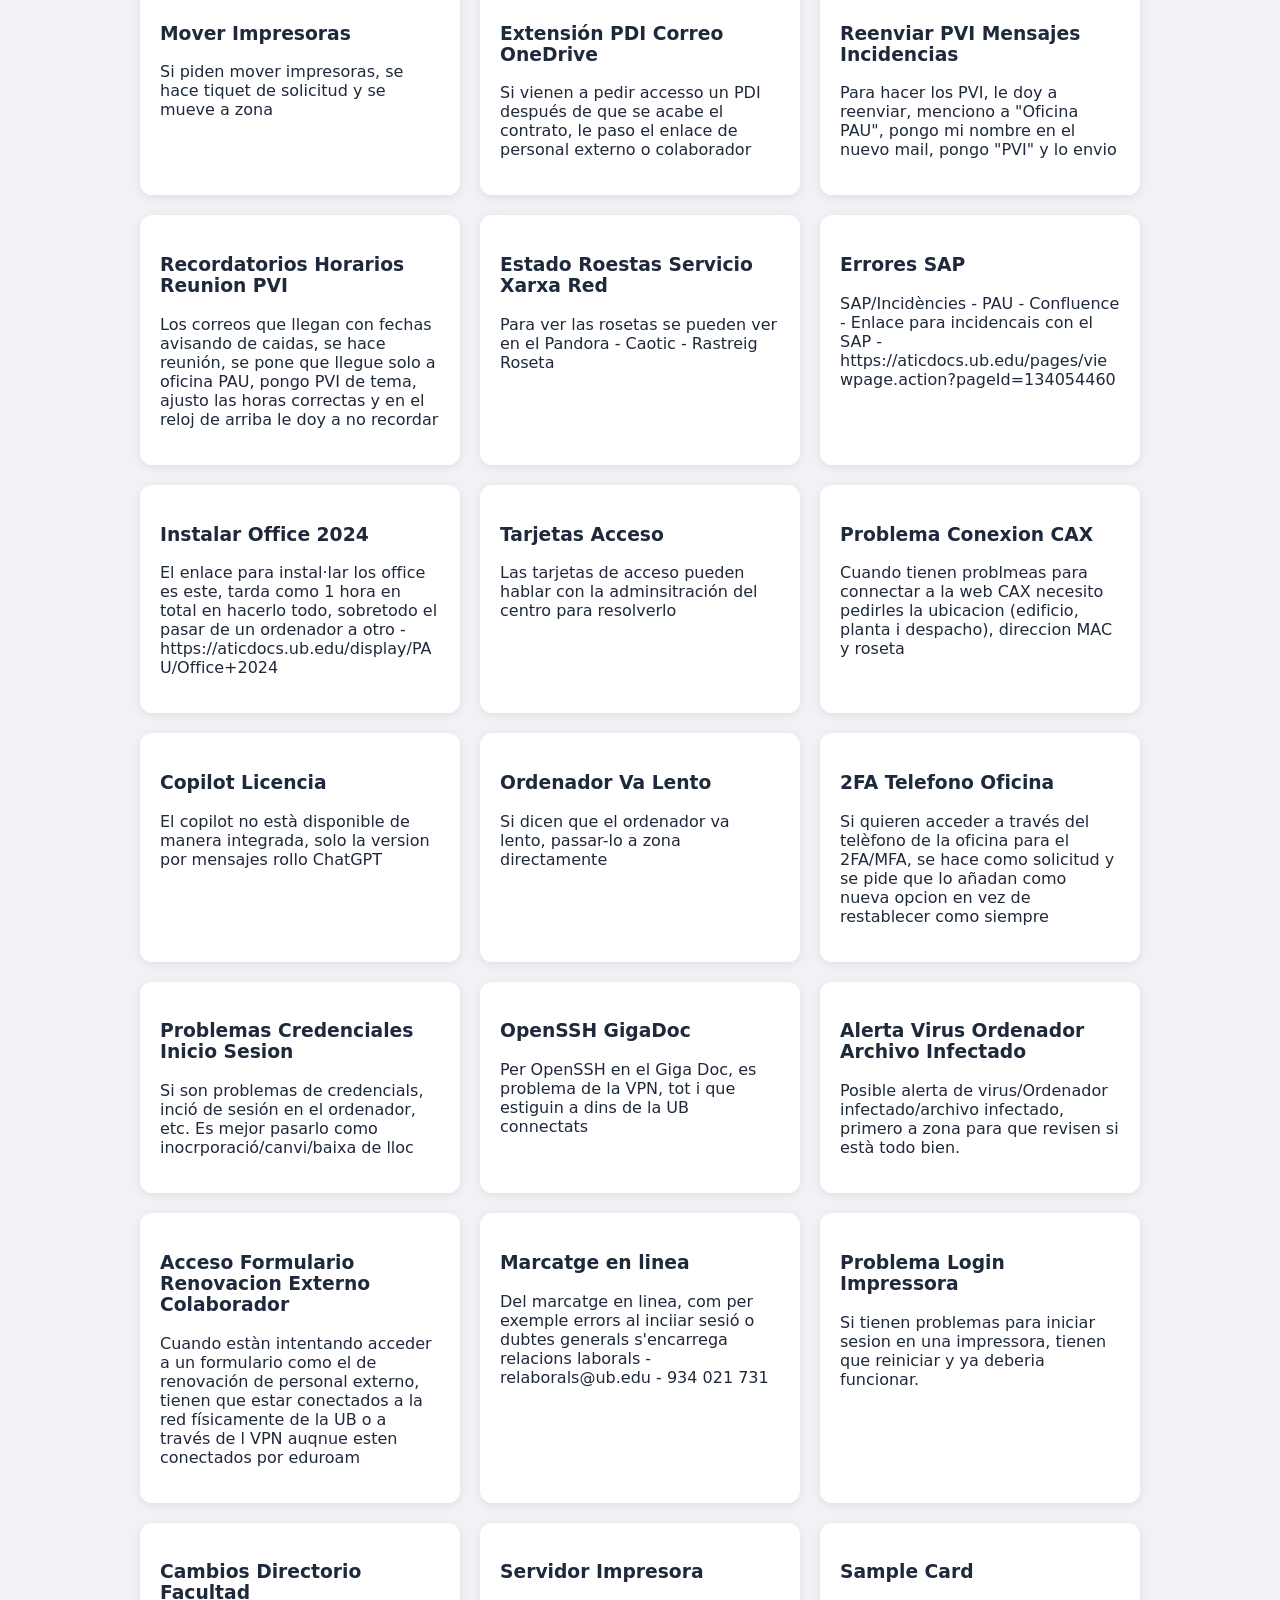
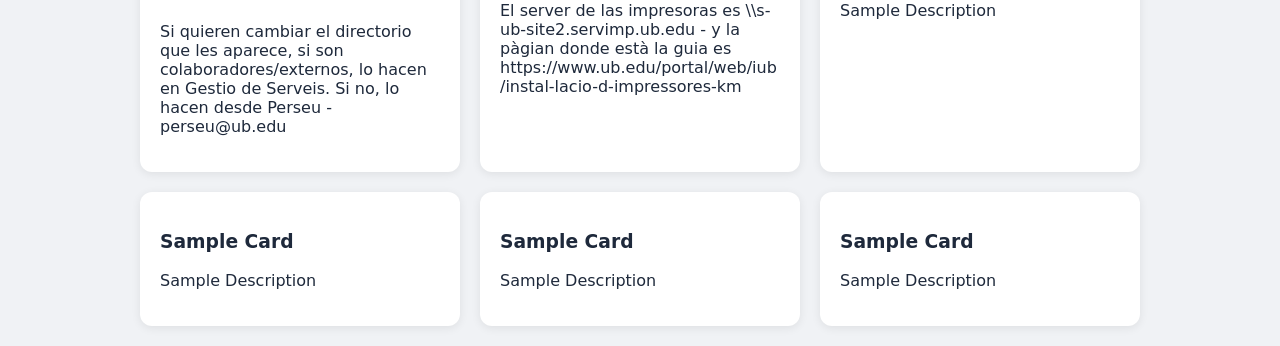
==== commit 154bc5ac: "Add printer server details to index.html Added information about the printer server and installation" ====
--- a/index.html
+++ b/index.html
@@ -187,6 +187,18 @@
                     <p>Si quieren cambiar el directorio que les aparece, si son colaboradores/externos, lo hacen en Gestio de Serveis. Si no, lo hacen desde Perseu - perseu@ub.edu</p>
                 </article>
                 <article class="card">
+                    <h3>Servidor Impresora</h3>
+                    <p>El server de las impresoras es \\s-ub-site2.servimp.ub.edu - y la pàgian donde està la guia es https://www.ub.edu/portal/web/iub/instal-lacio-d-impressores-km</p>
+                </article>
+                <article class="card">
+                    <h3>Sample Card</h3>
+                    <p>Sample Description</p>
+                </article>
+                <article class="card">
+                    <h3>Sample Card</h3>
+                    <p>Sample Description</p>
+                </article>
+                <article class="card">
                     <h3>Sample Card</h3>
                     <p>Sample Description</p>
                 </article>
